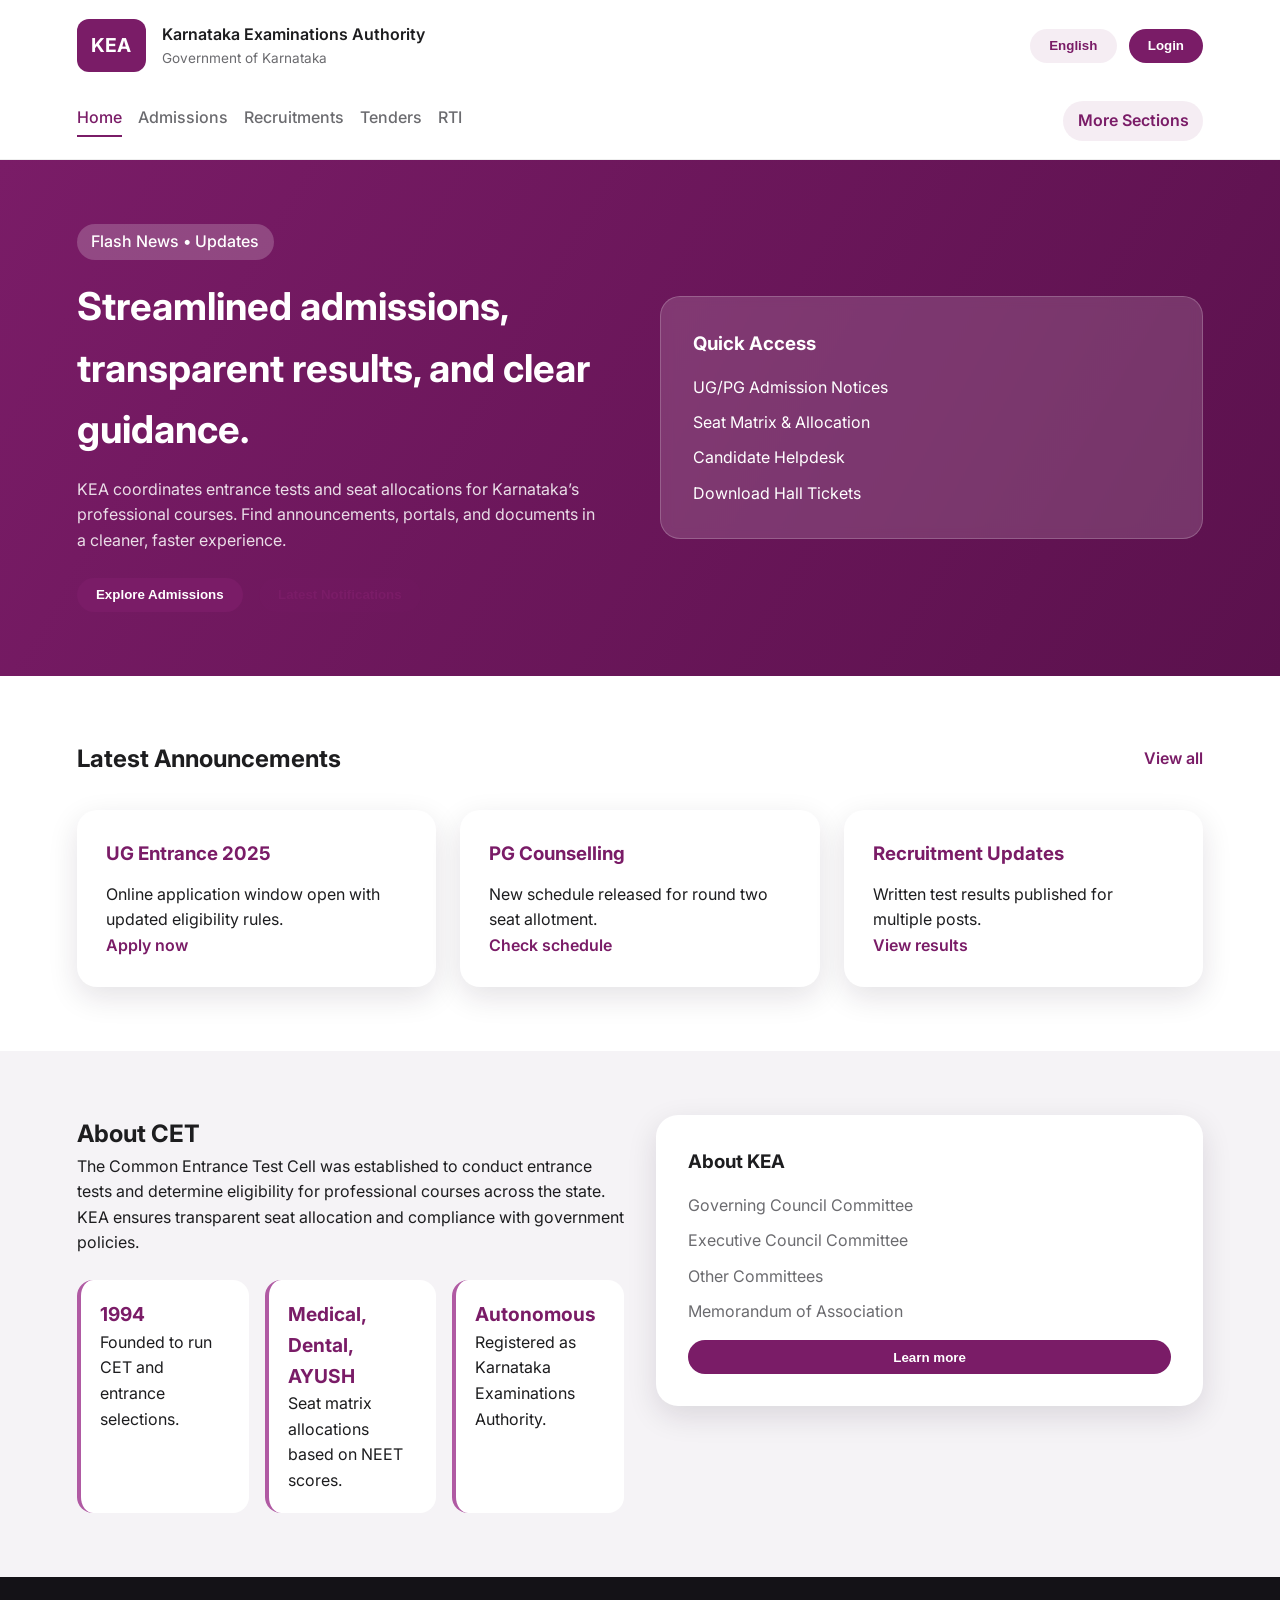
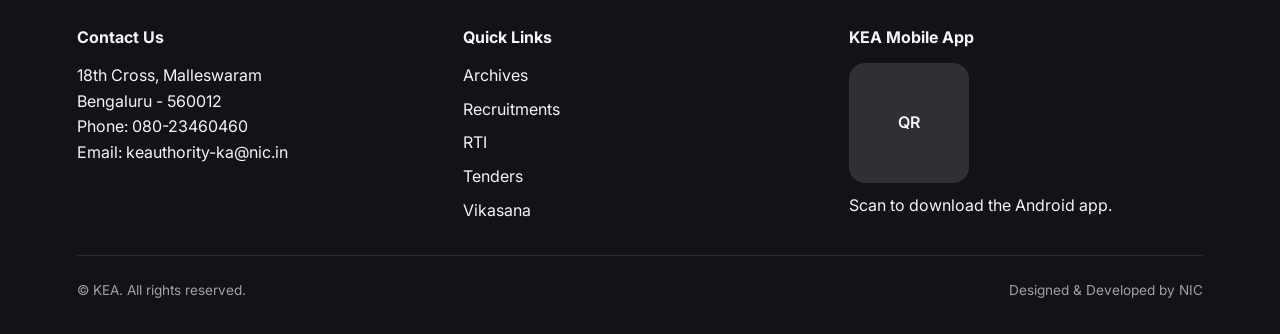
==== index.html @ a7f3da29 "Add redesigned KEA landing page" ====
<!DOCTYPE html>
<html lang="en">
  <head>
    <meta charset="UTF-8" />
    <meta name="viewport" content="width=device-width, initial-scale=1.0" />
    <title>KEA - Karnataka Examinations Authority</title>
    <link rel="stylesheet" href="styles.css" />
    <link
      rel="stylesheet"
      href="https://fonts.googleapis.com/css2?family=Inter:wght@300;400;500;600;700&display=swap"
    />
  </head>
  <body>
    <header class="site-header">
      <div class="topbar">
        <div class="brand">
          <div class="brand-mark">KEA</div>
          <div>
            <p class="brand-title">Karnataka Examinations Authority</p>
            <p class="brand-subtitle">Government of Karnataka</p>
          </div>
        </div>
        <div class="header-actions">
          <button class="ghost-btn">English</button>
          <button class="primary-btn">Login</button>
        </div>
      </div>
      <nav class="nav">
        <div class="nav-left">
          <a class="nav-link active" href="#">Home</a>
          <a class="nav-link" href="#">Admissions</a>
          <a class="nav-link" href="#">Recruitments</a>
          <a class="nav-link" href="#">Tenders</a>
          <a class="nav-link" href="#">RTI</a>
        </div>
        <div class="nav-right">
          <details class="nav-dropdown">
            <summary>More Sections</summary>
            <div class="dropdown-panel">
              <a href="#">Previous Year Details</a>
              <a href="#">College Portal</a>
              <a href="#">Fees & Refund</a>
              <a href="#">Exam Center Portal</a>
              <a href="#">Question Papers</a>
              <a href="#">FRC Committee</a>
              <a href="#">KEA New Building</a>
              <a href="#">Contact Us</a>
            </div>
          </details>
        </div>
      </nav>
    </header>

    <main>
      <section class="hero">
        <div class="hero-content">
          <span class="pill">Flash News • Updates</span>
          <h1>Streamlined admissions, transparent results, and clear guidance.</h1>
          <p>
            KEA coordinates entrance tests and seat allocations for Karnataka’s
            professional courses. Find announcements, portals, and documents in a
            cleaner, faster experience.
          </p>
          <div class="hero-actions">
            <button class="primary-btn">Explore Admissions</button>
            <button class="ghost-btn">Latest Notifications</button>
          </div>
        </div>
        <div class="hero-card">
          <h3>Quick Access</h3>
          <ul>
            <li>UG/PG Admission Notices</li>
            <li>Seat Matrix & Allocation</li>
            <li>Candidate Helpdesk</li>
            <li>Download Hall Tickets</li>
          </ul>
        </div>
      </section>

      <section class="section highlight">
        <div class="section-header">
          <h2>Latest Announcements</h2>
          <a class="text-link" href="#">View all</a>
        </div>
        <div class="cards">
          <article class="card">
            <h3>UG Entrance 2025</h3>
            <p>Online application window open with updated eligibility rules.</p>
            <a class="text-link" href="#">Apply now</a>
          </article>
          <article class="card">
            <h3>PG Counselling</h3>
            <p>New schedule released for round two seat allotment.</p>
            <a class="text-link" href="#">Check schedule</a>
          </article>
          <article class="card">
            <h3>Recruitment Updates</h3>
            <p>Written test results published for multiple posts.</p>
            <a class="text-link" href="#">View results</a>
          </article>
        </div>
      </section>

      <section class="section split">
        <div>
          <h2>About CET</h2>
          <p>
            The Common Entrance Test Cell was established to conduct entrance
            tests and determine eligibility for professional courses across the
            state. KEA ensures transparent seat allocation and compliance with
            government policies.
          </p>
          <div class="fact-grid">
            <div class="fact">
              <h4>1994</h4>
              <p>Founded to run CET and entrance selections.</p>
            </div>
            <div class="fact">
              <h4>Medical, Dental, AYUSH</h4>
              <p>Seat matrix allocations based on NEET scores.</p>
            </div>
            <div class="fact">
              <h4>Autonomous</h4>
              <p>Registered as Karnataka Examinations Authority.</p>
            </div>
          </div>
        </div>
        <div class="info-panel">
          <h3>About KEA</h3>
          <ul>
            <li>Governing Council Committee</li>
            <li>Executive Council Committee</li>
            <li>Other Committees</li>
            <li>Memorandum of Association</li>
          </ul>
          <button class="primary-btn">Learn more</button>
        </div>
      </section>
    </main>

    <footer class="footer">
      <div class="footer-grid">
        <div>
          <h4>Contact Us</h4>
          <p>18th Cross, Malleswaram</p>
          <p>Bengaluru - 560012</p>
          <p>Phone: 080-23460460</p>
          <p>Email: keauthority-ka@nic.in</p>
        </div>
        <div>
          <h4>Quick Links</h4>
          <ul>
            <li><a href="#">Archives</a></li>
            <li><a href="#">Recruitments</a></li>
            <li><a href="#">RTI</a></li>
            <li><a href="#">Tenders</a></li>
            <li><a href="#">Vikasana</a></li>
          </ul>
        </div>
        <div>
          <h4>KEA Mobile App</h4>
          <div class="qr-placeholder">QR</div>
          <p>Scan to download the Android app.</p>
        </div>
      </div>
      <div class="footer-bottom">
        <p>© KEA. All rights reserved.</p>
        <p>Designed & Developed by NIC</p>
      </div>
    </footer>
  </body>
</html>
---- styles.css ----
:root {
  --primary: #7a1c67;
  --primary-dark: #5b114d;
  --accent: #b05aa3;
  --text: #1d1d1f;
  --muted: #6b6b6f;
  --bg: #f5f3f6;
  --card: #ffffff;
  --shadow: 0 10px 30px rgba(31, 18, 38, 0.12);
}

* {
  box-sizing: border-box;
  margin: 0;
  padding: 0;
}

body {
  font-family: "Inter", sans-serif;
  color: var(--text);
  background: var(--bg);
  line-height: 1.6;
}

a {
  text-decoration: none;
  color: inherit;
}

.site-header {
  background: #ffffff;
  border-bottom: 1px solid #eee;
  position: sticky;
  top: 0;
  z-index: 10;
}

.topbar {
  display: flex;
  justify-content: space-between;
  align-items: center;
  padding: 1.2rem 6vw;
  gap: 2rem;
}

.brand {
  display: flex;
  align-items: center;
  gap: 1rem;
}

.brand-mark {
  background: var(--primary);
  color: white;
  font-weight: 700;
  font-size: 1.2rem;
  padding: 0.7rem 0.9rem;
  border-radius: 12px;
}

.brand-title {
  font-weight: 600;
  font-size: 1rem;
}

.brand-subtitle {
  font-size: 0.85rem;
  color: var(--muted);
}

.header-actions {
  display: flex;
  gap: 0.75rem;
}

.primary-btn,
.ghost-btn {
  border: none;
  padding: 0.6rem 1.2rem;
  border-radius: 999px;
  font-weight: 600;
  cursor: pointer;
}

.primary-btn {
  background: var(--primary);
  color: white;
}

.ghost-btn {
  background: rgba(122, 28, 103, 0.08);
  color: var(--primary);
}

.nav {
  display: flex;
  justify-content: space-between;
  align-items: center;
  padding: 0.6rem 6vw 1.1rem;
  gap: 1rem;
  flex-wrap: wrap;
}

.nav-left,
.nav-right {
  display: flex;
  align-items: center;
  gap: 1rem;
  flex-wrap: wrap;
}

.nav-link {
  font-weight: 500;
  color: var(--muted);
  padding-bottom: 0.3rem;
  border-bottom: 2px solid transparent;
}

.nav-link.active,
.nav-link:hover {
  color: var(--primary);
  border-bottom-color: var(--primary);
}

.nav-dropdown {
  position: relative;
}

.nav-dropdown summary {
  list-style: none;
  cursor: pointer;
  font-weight: 600;
  color: var(--primary);
  background: rgba(122, 28, 103, 0.08);
  padding: 0.45rem 0.9rem;
  border-radius: 999px;
}

.nav-dropdown summary::-webkit-details-marker {
  display: none;
}

.dropdown-panel {
  position: absolute;
  right: 0;
  margin-top: 0.6rem;
  background: white;
  box-shadow: var(--shadow);
  padding: 1rem;
  border-radius: 16px;
  min-width: 220px;
  display: grid;
  gap: 0.6rem;
}

.dropdown-panel a {
  color: var(--muted);
  font-weight: 500;
}

.dropdown-panel a:hover {
  color: var(--primary);
}

.hero {
  background: linear-gradient(120deg, var(--primary), var(--primary-dark));
  color: white;
  padding: 4rem 6vw;
  display: grid;
  grid-template-columns: repeat(auto-fit, minmax(260px, 1fr));
  gap: 2.5rem;
  align-items: center;
}

.hero-content h1 {
  font-size: clamp(2rem, 3vw, 3rem);
  margin: 1rem 0;
}

.hero-content p {
  max-width: 520px;
  color: rgba(255, 255, 255, 0.85);
}

.hero-actions {
  margin-top: 1.5rem;
  display: flex;
  gap: 1rem;
  flex-wrap: wrap;
}

.pill {
  display: inline-block;
  background: rgba(255, 255, 255, 0.2);
  padding: 0.35rem 0.9rem;
  border-radius: 999px;
  font-weight: 500;
}

.hero-card {
  background: rgba(255, 255, 255, 0.15);
  border-radius: 20px;
  padding: 2rem;
  backdrop-filter: blur(6px);
  border: 1px solid rgba(255, 255, 255, 0.2);
}

.hero-card h3 {
  margin-bottom: 1rem;
}

.hero-card ul {
  list-style: none;
  display: grid;
  gap: 0.6rem;
}

.section {
  padding: 4rem 6vw;
}

.section.highlight {
  background: #ffffff;
}

.section-header {
  display: flex;
  justify-content: space-between;
  align-items: center;
  margin-bottom: 2rem;
}

.cards {
  display: grid;
  grid-template-columns: repeat(auto-fit, minmax(220px, 1fr));
  gap: 1.5rem;
}

.card {
  background: var(--card);
  padding: 1.8rem;
  border-radius: 20px;
  box-shadow: var(--shadow);
}

.card h3 {
  margin-bottom: 0.8rem;
  color: var(--primary);
}

.text-link {
  color: var(--primary);
  font-weight: 600;
}

.split {
  display: grid;
  grid-template-columns: repeat(auto-fit, minmax(260px, 1fr));
  gap: 2rem;
  align-items: start;
}

.fact-grid {
  display: grid;
  grid-template-columns: repeat(auto-fit, minmax(160px, 1fr));
  gap: 1rem;
  margin-top: 1.5rem;
}

.fact {
  background: #ffffff;
  padding: 1.2rem;
  border-radius: 16px;
  border-left: 4px solid var(--accent);
}

.fact h4 {
  color: var(--primary);
  font-size: 1.2rem;
}

.info-panel {
  background: #ffffff;
  padding: 2rem;
  border-radius: 22px;
  box-shadow: var(--shadow);
  display: grid;
  gap: 1rem;
}

.info-panel ul {
  list-style: none;
  display: grid;
  gap: 0.6rem;
  color: var(--muted);
}

.footer {
  background: #141217;
  color: #f4f4f6;
  padding: 3rem 6vw 2rem;
}

.footer-grid {
  display: grid;
  grid-template-columns: repeat(auto-fit, minmax(220px, 1fr));
  gap: 2rem;
  margin-bottom: 2rem;
}

.footer h4 {
  margin-bottom: 0.8rem;
}

.footer a {
  color: #f4f4f6;
}

.footer ul {
  list-style: none;
  display: grid;
  gap: 0.5rem;
}

.qr-placeholder {
  width: 120px;
  height: 120px;
  border-radius: 16px;
  background: rgba(255, 255, 255, 0.12);
  display: grid;
  place-items: center;
  font-weight: 600;
  margin-bottom: 0.6rem;
}

.footer-bottom {
  border-top: 1px solid rgba(255, 255, 255, 0.1);
  padding-top: 1.5rem;
  display: flex;
  justify-content: space-between;
  flex-wrap: wrap;
  gap: 1rem;
  color: rgba(255, 255, 255, 0.6);
  font-size: 0.85rem;
}

@media (max-width: 768px) {
  .topbar {
    flex-direction: column;
    align-items: flex-start;
  }

  .nav {
    align-items: flex-start;
  }

  .dropdown-panel {
    position: static;
  }

  .hero {
    padding: 3rem 6vw;
  }

  .section-header {
    flex-direction: column;
    align-items: flex-start;
    gap: 0.5rem;
  }

  .footer-bottom {
    flex-direction: column;
  }
}
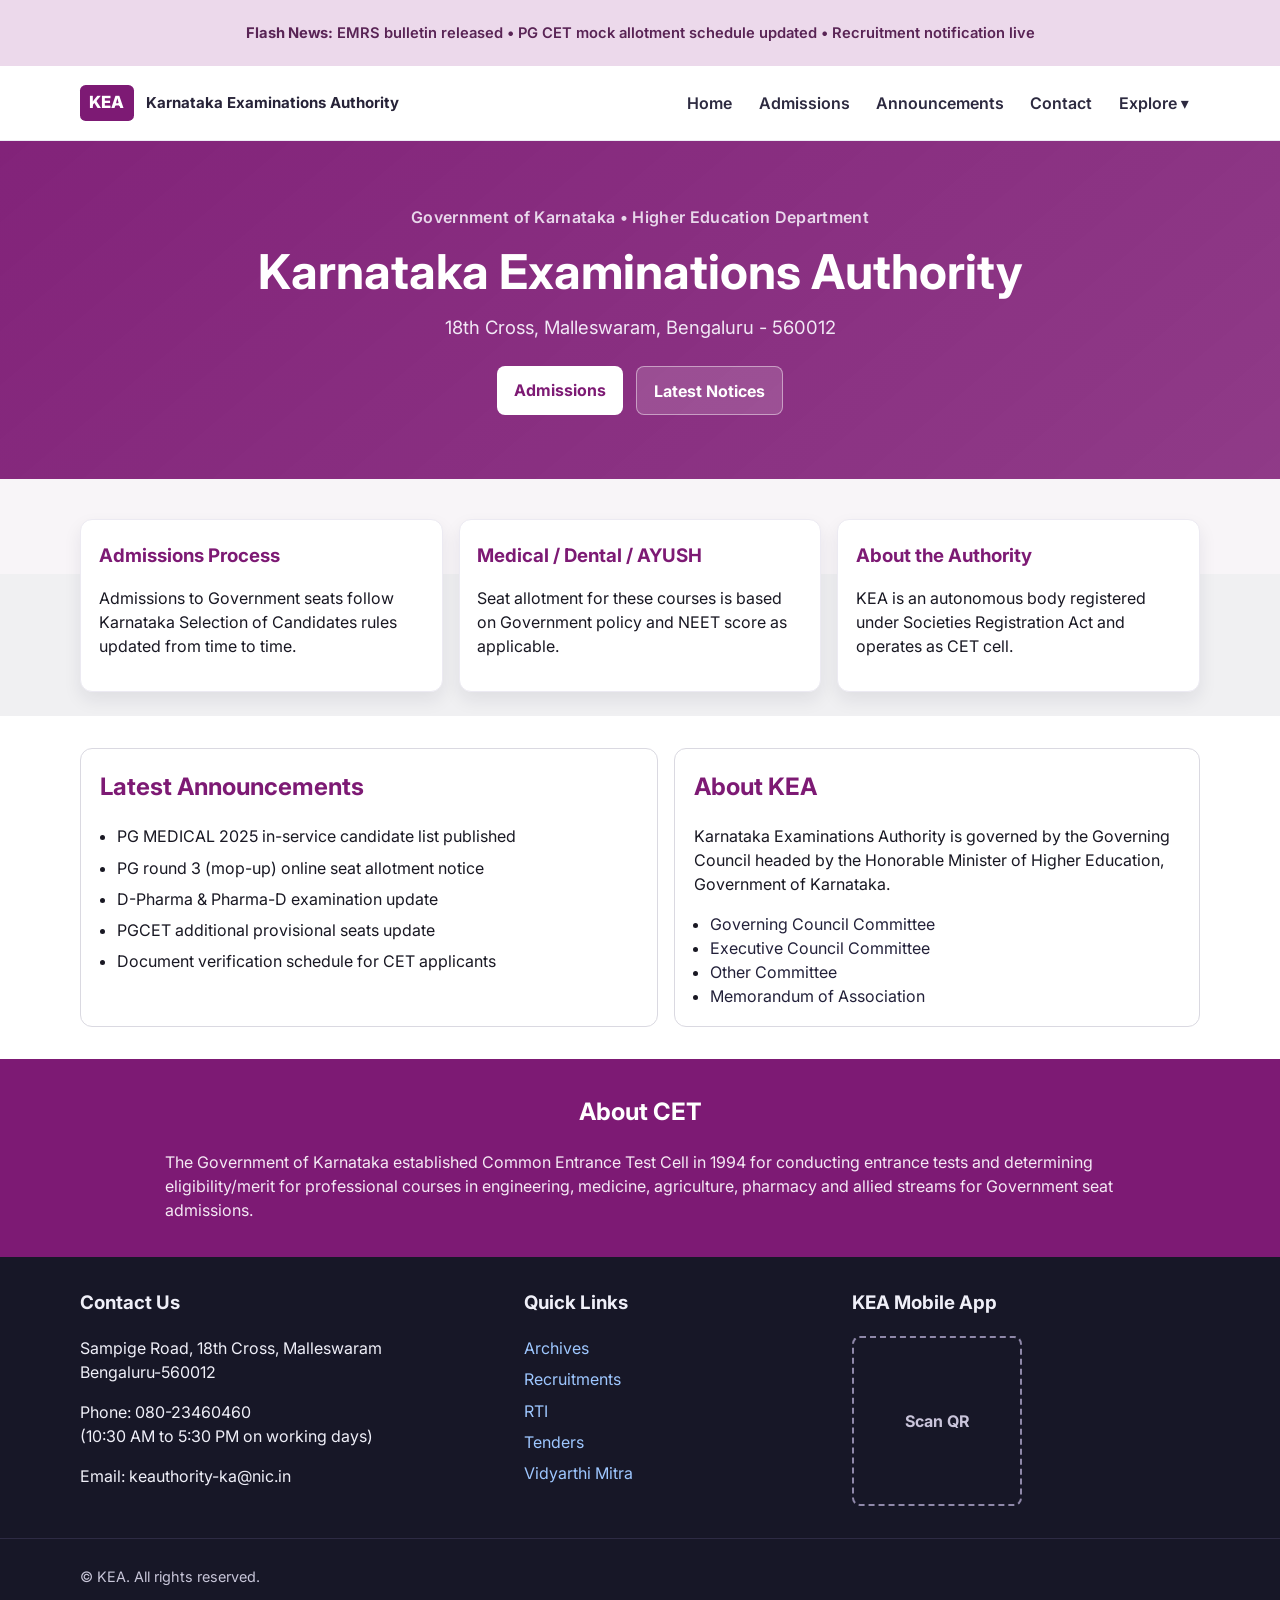
==== commit c44890f3: "Redesign KEA landing page with responsive compact navigation" ====
--- a/index.html
+++ b/index.html
@@ -1,172 +1,155 @@
-<!DOCTYPE html>
+<!doctype html>
 <html lang="en">
-  <head>
-    <meta charset="UTF-8" />
-    <meta name="viewport" content="width=device-width, initial-scale=1.0" />
-    <title>KEA - Karnataka Examinations Authority</title>
-    <link rel="stylesheet" href="styles.css" />
-    <link
-      rel="stylesheet"
-      href="https://fonts.googleapis.com/css2?family=Inter:wght@300;400;500;600;700&display=swap"
-    />
-  </head>
-  <body>
-    <header class="site-header">
-      <div class="topbar">
-        <div class="brand">
-          <div class="brand-mark">KEA</div>
-          <div>
-            <p class="brand-title">Karnataka Examinations Authority</p>
-            <p class="brand-subtitle">Government of Karnataka</p>
-          </div>
-        </div>
-        <div class="header-actions">
-          <button class="ghost-btn">English</button>
-          <button class="primary-btn">Login</button>
+<head>
+  <meta charset="UTF-8" />
+  <meta name="viewport" content="width=device-width, initial-scale=1.0" />
+  <title>Karnataka Examinations Authority</title>
+  <link rel="preconnect" href="https://fonts.googleapis.com">
+  <link rel="preconnect" href="https://fonts.gstatic.com" crossorigin>
+  <link href="https://fonts.googleapis.com/css2?family=Inter:wght@400;500;600;700;800&display=swap" rel="stylesheet">
+  <link rel="stylesheet" href="styles.css" />
+</head>
+<body>
+  <a class="skip-link" href="#main-content">Skip to content</a>
+
+  <header class="site-header">
+    <div class="top-strip">
+      <p><strong>Flash News:</strong> EMRS bulletin released • PG CET mock allotment schedule updated • Recruitment notification live</p>
+    </div>
+
+    <nav class="navbar container" aria-label="Main navigation">
+      <a class="brand" href="#" aria-label="KEA Home">
+        <span class="brand-mark">KEA</span>
+        <span class="brand-text">Karnataka Examinations Authority</span>
+      </a>
+
+      <button class="menu-toggle" aria-expanded="false" aria-controls="primary-menu">
+        <span></span><span></span><span></span>
+        <span class="sr-only">Toggle menu</span>
+      </button>
+
+      <div id="primary-menu" class="menu-wrap">
+        <ul class="menu primary-links">
+          <li><a href="#">Home</a></li>
+          <li><a href="#admissions">Admissions</a></li>
+          <li><a href="#announcements">Announcements</a></li>
+          <li><a href="#contact">Contact</a></li>
+          <li class="more-dropdown">
+            <button class="more-btn" aria-expanded="false">Explore ▾</button>
+            <div class="mega-panel" role="menu" aria-label="More KEA links">
+              <a href="#">Previous Year Details</a>
+              <a href="#">Recruitments</a>
+              <a href="#">RTI</a>
+              <a href="#">Tenders</a>
+              <a href="#">College Portal</a>
+              <a href="#">Fees Refund</a>
+              <a href="#">Exam Center Portal</a>
+              <a href="#">Question Papers</a>
+              <a href="#">Fee Regulatory Committee</a>
+              <a href="#">KEA New Building Construction</a>
+            </div>
+          </li>
+        </ul>
+      </div>
+    </nav>
+  </header>
+
+  <main id="main-content">
+    <section class="hero">
+      <div class="container hero-content">
+        <p class="eyebrow">Government of Karnataka • Higher Education Department</p>
+        <h1>Karnataka Examinations Authority</h1>
+        <p class="subtitle">18th Cross, Malleswaram, Bengaluru - 560012</p>
+        <div class="hero-actions">
+          <a class="btn btn-primary" href="#admissions">Admissions</a>
+          <a class="btn btn-secondary" href="#announcements">Latest Notices</a>
         </div>
       </div>
-      <nav class="nav">
-        <div class="nav-left">
-          <a class="nav-link active" href="#">Home</a>
-          <a class="nav-link" href="#">Admissions</a>
-          <a class="nav-link" href="#">Recruitments</a>
-          <a class="nav-link" href="#">Tenders</a>
-          <a class="nav-link" href="#">RTI</a>
-        </div>
-        <div class="nav-right">
-          <details class="nav-dropdown">
-            <summary>More Sections</summary>
-            <div class="dropdown-panel">
-              <a href="#">Previous Year Details</a>
-              <a href="#">College Portal</a>
-              <a href="#">Fees & Refund</a>
-              <a href="#">Exam Center Portal</a>
-              <a href="#">Question Papers</a>
-              <a href="#">FRC Committee</a>
-              <a href="#">KEA New Building</a>
-              <a href="#">Contact Us</a>
-            </div>
-          </details>
-        </div>
-      </nav>
-    </header>
+    </section>
 
-    <main>
-      <section class="hero">
-        <div class="hero-content">
-          <span class="pill">Flash News • Updates</span>
-          <h1>Streamlined admissions, transparent results, and clear guidance.</h1>
-          <p>
-            KEA coordinates entrance tests and seat allocations for Karnataka’s
-            professional courses. Find announcements, portals, and documents in a
-            cleaner, faster experience.
-          </p>
-          <div class="hero-actions">
-            <button class="primary-btn">Explore Admissions</button>
-            <button class="ghost-btn">Latest Notifications</button>
-          </div>
-        </div>
-        <div class="hero-card">
-          <h3>Quick Access</h3>
-          <ul>
-            <li>UG/PG Admission Notices</li>
-            <li>Seat Matrix & Allocation</li>
-            <li>Candidate Helpdesk</li>
-            <li>Download Hall Tickets</li>
-          </ul>
+    <section class="cards-band" id="admissions">
+      <div class="container cards-grid">
+        <article class="info-card">
+          <h3>Admissions Process</h3>
+          <p>Admissions to Government seats follow Karnataka Selection of Candidates rules updated from time to time.</p>
+        </article>
+        <article class="info-card">
+          <h3>Medical / Dental / AYUSH</h3>
+          <p>Seat allotment for these courses is based on Government policy and NEET score as applicable.</p>
+        </article>
+        <article class="info-card">
+          <h3>About the Authority</h3>
+          <p>KEA is an autonomous body registered under Societies Registration Act and operates as CET cell.</p>
+        </article>
+      </div>
+    </section>
+
+    <section class="dual-column container" id="announcements">
+      <article class="panel">
+        <h2>Latest Announcements</h2>
+        <ul class="announcement-list">
+          <li>PG MEDICAL 2025 in-service candidate list published</li>
+          <li>PG round 3 (mop-up) online seat allotment notice</li>
+          <li>D-Pharma &amp; Pharma-D examination update</li>
+          <li>PGCET additional provisional seats update</li>
+          <li>Document verification schedule for CET applicants</li>
+        </ul>
+      </article>
+
+      <article class="panel">
+        <h2>About KEA</h2>
+        <p>Karnataka Examinations Authority is governed by the Governing Council headed by the Honorable Minister of Higher Education, Government of Karnataka.</p>
+        <ul class="link-list">
+          <li><a href="#">Governing Council Committee</a></li>
+          <li><a href="#">Executive Council Committee</a></li>
+          <li><a href="#">Other Committee</a></li>
+          <li><a href="#">Memorandum of Association</a></li>
+        </ul>
+      </article>
+    </section>
+
+    <section class="about-cet">
+      <div class="container">
+        <h2>About CET</h2>
+        <p>The Government of Karnataka established Common Entrance Test Cell in 1994 for conducting entrance tests and determining eligibility/merit for professional courses in engineering, medicine, agriculture, pharmacy and allied streams for Government seat admissions.</p>
+      </div>
+    </section>
+  </main>
+
+  <footer id="contact" class="site-footer">
+    <div class="container footer-grid">
+      <section>
+        <h3>Contact Us</h3>
+        <p>Sampige Road, 18th Cross, Malleswaram<br>Bengaluru-560012</p>
+        <p>Phone: 080-23460460<br>(10:30 AM to 5:30 PM on working days)</p>
+        <p>Email: keauthority-ka@nic.in</p>
+      </section>
+
+      <section>
+        <h3>Quick Links</h3>
+        <ul>
+          <li><a href="#">Archives</a></li>
+          <li><a href="#">Recruitments</a></li>
+          <li><a href="#">RTI</a></li>
+          <li><a href="#">Tenders</a></li>
+          <li><a href="#">Vidyarthi Mitra</a></li>
+        </ul>
+      </section>
+
+      <section>
+        <h3>KEA Mobile App</h3>
+        <div class="qr-placeholder" aria-label="QR code placeholder">
+          <span>Scan QR</span>
         </div>
       </section>
+    </div>
+    <div class="copyright">
+      <div class="container">
+        <p>© KEA. All rights reserved.</p>
+      </div>
+    </div>
+  </footer>
 
-      <section class="section highlight">
-        <div class="section-header">
-          <h2>Latest Announcements</h2>
-          <a class="text-link" href="#">View all</a>
-        </div>
-        <div class="cards">
-          <article class="card">
-            <h3>UG Entrance 2025</h3>
-            <p>Online application window open with updated eligibility rules.</p>
-            <a class="text-link" href="#">Apply now</a>
-          </article>
-          <article class="card">
-            <h3>PG Counselling</h3>
-            <p>New schedule released for round two seat allotment.</p>
-            <a class="text-link" href="#">Check schedule</a>
-          </article>
-          <article class="card">
-            <h3>Recruitment Updates</h3>
-            <p>Written test results published for multiple posts.</p>
-            <a class="text-link" href="#">View results</a>
-          </article>
-        </div>
-      </section>
-
-      <section class="section split">
-        <div>
-          <h2>About CET</h2>
-          <p>
-            The Common Entrance Test Cell was established to conduct entrance
-            tests and determine eligibility for professional courses across the
-            state. KEA ensures transparent seat allocation and compliance with
-            government policies.
-          </p>
-          <div class="fact-grid">
-            <div class="fact">
-              <h4>1994</h4>
-              <p>Founded to run CET and entrance selections.</p>
-            </div>
-            <div class="fact">
-              <h4>Medical, Dental, AYUSH</h4>
-              <p>Seat matrix allocations based on NEET scores.</p>
-            </div>
-            <div class="fact">
-              <h4>Autonomous</h4>
-              <p>Registered as Karnataka Examinations Authority.</p>
-            </div>
-          </div>
-        </div>
-        <div class="info-panel">
-          <h3>About KEA</h3>
-          <ul>
-            <li>Governing Council Committee</li>
-            <li>Executive Council Committee</li>
-            <li>Other Committees</li>
-            <li>Memorandum of Association</li>
-          </ul>
-          <button class="primary-btn">Learn more</button>
-        </div>
-      </section>
-    </main>
-
-    <footer class="footer">
-      <div class="footer-grid">
-        <div>
-          <h4>Contact Us</h4>
-          <p>18th Cross, Malleswaram</p>
-          <p>Bengaluru - 560012</p>
-          <p>Phone: 080-23460460</p>
-          <p>Email: keauthority-ka@nic.in</p>
-        </div>
-        <div>
-          <h4>Quick Links</h4>
-          <ul>
-            <li><a href="#">Archives</a></li>
-            <li><a href="#">Recruitments</a></li>
-            <li><a href="#">RTI</a></li>
-            <li><a href="#">Tenders</a></li>
-            <li><a href="#">Vikasana</a></li>
-          </ul>
-        </div>
-        <div>
-          <h4>KEA Mobile App</h4>
-          <div class="qr-placeholder">QR</div>
-          <p>Scan to download the Android app.</p>
-        </div>
-      </div>
-      <div class="footer-bottom">
-        <p>© KEA. All rights reserved.</p>
-        <p>Designed & Developed by NIC</p>
-      </div>
-    </footer>
-  </body>
+  <script src="script.js"></script>
+</body>
 </html>
--- a/styles.css
+++ b/styles.css
@@ -1,374 +1,348 @@
 :root {
-  --primary: #7a1c67;
-  --primary-dark: #5b114d;
-  --accent: #b05aa3;
-  --text: #1d1d1f;
-  --muted: #6b6b6f;
-  --bg: #f5f3f6;
-  --card: #ffffff;
-  --shadow: 0 10px 30px rgba(31, 18, 38, 0.12);
-}
-
-* {
-  box-sizing: border-box;
+  --kea-purple: #7d1a74;
+  --kea-deep: #171727;
+  --kea-light: #f4f4f7;
+  --text: #191823;
+  --muted: #5d5b6b;
+  --border: #dad9e1;
+}
+
+* { box-sizing: border-box; }
+html, body { margin: 0; padding: 0; }
+body {
+  font-family: "Inter", system-ui, sans-serif;
+  color: var(--text);
+  background: #fff;
+  line-height: 1.5;
+}
+
+.container {
+  width: min(1120px, 92%);
+  margin-inline: auto;
+}
+
+.skip-link {
+  position: absolute;
+  left: -999px;
+  top: -999px;
+}
+.skip-link:focus {
+  left: 1rem;
+  top: 1rem;
+  background: #fff;
+  border: 2px solid var(--kea-purple);
+  padding: .5rem .75rem;
+  z-index: 99;
+}
+
+.top-strip {
+  background: #ecd9eb;
+  color: #592455;
+  text-align: center;
+  font-weight: 600;
+  padding: .45rem 1rem;
+  font-size: .92rem;
+}
+
+.site-header {
+  position: sticky;
+  top: 0;
+  z-index: 30;
+  background: rgba(255,255,255,.96);
+  backdrop-filter: blur(4px);
+  border-bottom: 1px solid #ecebf3;
+}
+
+.navbar {
+  display: flex;
+  align-items: center;
+  justify-content: space-between;
+  gap: 1rem;
+  min-height: 74px;
+}
+
+.brand {
+  text-decoration: none;
+  display: flex;
+  align-items: center;
+  gap: .75rem;
+}
+.brand-mark {
+  background: var(--kea-purple);
+  color: white;
+  font-weight: 800;
+  font-size: 1.05rem;
+  padding: .35rem .58rem;
+  border-radius: .35rem;
+}
+.brand-text {
+  color: #272338;
+  font-size: .94rem;
+  font-weight: 700;
+}
+
+.menu-wrap { margin-left: auto; }
+.menu {
+  list-style: none;
+  display: flex;
+  align-items: center;
+  gap: .25rem;
   margin: 0;
   padding: 0;
 }
-
-body {
-  font-family: "Inter", sans-serif;
-  color: var(--text);
-  background: var(--bg);
-  line-height: 1.6;
-}
-
-a {
+.menu a, .more-btn {
+  border: 0;
+  background: transparent;
+  font: inherit;
+  color: #2d2a40;
   text-decoration: none;
-  color: inherit;
-}
-
-.site-header {
-  background: #ffffff;
-  border-bottom: 1px solid #eee;
-  position: sticky;
-  top: 0;
-  z-index: 10;
-}
-
-.topbar {
-  display: flex;
-  justify-content: space-between;
-  align-items: center;
-  padding: 1.2rem 6vw;
-  gap: 2rem;
-}
-
-.brand {
-  display: flex;
-  align-items: center;
-  gap: 1rem;
-}
-
-.brand-mark {
-  background: var(--primary);
-  color: white;
-  font-weight: 700;
-  font-size: 1.2rem;
-  padding: 0.7rem 0.9rem;
-  border-radius: 12px;
-}
-
-.brand-title {
   font-weight: 600;
-  font-size: 1rem;
-}
-
-.brand-subtitle {
-  font-size: 0.85rem;
-  color: var(--muted);
-}
-
-.header-actions {
-  display: flex;
-  gap: 0.75rem;
-}
-
-.primary-btn,
-.ghost-btn {
-  border: none;
-  padding: 0.6rem 1.2rem;
-  border-radius: 999px;
-  font-weight: 600;
+  padding: .55rem .7rem;
+  border-radius: .4rem;
   cursor: pointer;
 }
-
-.primary-btn {
-  background: var(--primary);
-  color: white;
-}
-
-.ghost-btn {
-  background: rgba(122, 28, 103, 0.08);
-  color: var(--primary);
-}
-
-.nav {
-  display: flex;
-  justify-content: space-between;
-  align-items: center;
-  padding: 0.6rem 6vw 1.1rem;
-  gap: 1rem;
-  flex-wrap: wrap;
-}
-
-.nav-left,
-.nav-right {
-  display: flex;
-  align-items: center;
-  gap: 1rem;
-  flex-wrap: wrap;
-}
-
-.nav-link {
-  font-weight: 500;
-  color: var(--muted);
-  padding-bottom: 0.3rem;
-  border-bottom: 2px solid transparent;
-}
-
-.nav-link.active,
-.nav-link:hover {
-  color: var(--primary);
-  border-bottom-color: var(--primary);
-}
-
-.nav-dropdown {
-  position: relative;
-}
-
-.nav-dropdown summary {
-  list-style: none;
-  cursor: pointer;
-  font-weight: 600;
-  color: var(--primary);
-  background: rgba(122, 28, 103, 0.08);
-  padding: 0.45rem 0.9rem;
-  border-radius: 999px;
-}
-
-.nav-dropdown summary::-webkit-details-marker {
-  display: none;
-}
-
-.dropdown-panel {
+.menu a:hover, .menu a:focus-visible, .more-btn:hover, .more-btn:focus-visible {
+  background: #f1eef8;
+  color: var(--kea-purple);
+}
+
+.more-dropdown { position: relative; }
+.mega-panel {
   position: absolute;
   right: 0;
-  margin-top: 0.6rem;
-  background: white;
-  box-shadow: var(--shadow);
-  padding: 1rem;
-  border-radius: 16px;
-  min-width: 220px;
-  display: grid;
-  gap: 0.6rem;
-}
-
-.dropdown-panel a {
-  color: var(--muted);
-  font-weight: 500;
-}
-
-.dropdown-panel a:hover {
-  color: var(--primary);
+  top: calc(100% + .4rem);
+  width: min(400px, 92vw);
+  background: #fff;
+  border: 1px solid var(--border);
+  border-radius: .7rem;
+  box-shadow: 0 16px 28px rgba(21, 19, 34, .12);
+  padding: .55rem;
+  display: grid;
+  grid-template-columns: 1fr 1fr;
+  gap: .2rem;
+  opacity: 0;
+  visibility: hidden;
+  transform: translateY(8px);
+  transition: .18s ease;
+}
+.more-dropdown.open .mega-panel,
+.more-dropdown:hover .mega-panel {
+  opacity: 1;
+  visibility: visible;
+  transform: translateY(0);
+}
+.mega-panel a {
+  padding: .52rem .6rem;
+  border-radius: .4rem;
+  font-size: .9rem;
+}
+
+.menu-toggle {
+  display: none;
+  background: transparent;
+  border: 1px solid var(--border);
+  border-radius: .45rem;
+  width: 44px;
+  height: 40px;
+  align-items: center;
+  justify-content: center;
+  flex-direction: column;
+  gap: 5px;
+}
+.menu-toggle span:not(.sr-only) {
+  width: 22px;
+  height: 2px;
+  background: #2c2a3b;
+}
+.sr-only {
+  position: absolute;
+  width: 1px;
+  height: 1px;
+  padding: 0;
+  margin: -1px;
+  overflow: hidden;
+  clip: rect(0, 0, 0, 0);
+  white-space: nowrap;
+  border: 0;
 }
 
 .hero {
-  background: linear-gradient(120deg, var(--primary), var(--primary-dark));
+  background: linear-gradient(140deg, rgba(125,26,116, .96), rgba(125,26,116, .86)),
+    radial-gradient(circle at 20% 30%, rgba(255,255,255,.2), transparent 55%);
   color: white;
-  padding: 4rem 6vw;
-  display: grid;
-  grid-template-columns: repeat(auto-fit, minmax(260px, 1fr));
-  gap: 2.5rem;
-  align-items: center;
-}
-
-.hero-content h1 {
-  font-size: clamp(2rem, 3vw, 3rem);
-  margin: 1rem 0;
-}
-
-.hero-content p {
-  max-width: 520px;
-  color: rgba(255, 255, 255, 0.85);
-}
-
+  padding: 4rem 0;
+}
+.hero-content { text-align: center; }
+.eyebrow {
+  margin: 0;
+  color: #e8d7eb;
+  font-weight: 600;
+  letter-spacing: .02em;
+}
+.hero h1 {
+  margin: .45rem 0 .4rem;
+  font-size: clamp(1.7rem, 4vw, 3rem);
+}
+.subtitle {
+  margin-top: .3rem;
+  font-size: clamp(1rem, 2vw, 1.15rem);
+  color: #f2e8f6;
+}
 .hero-actions {
   margin-top: 1.5rem;
   display: flex;
+  justify-content: center;
+  gap: .85rem;
+  flex-wrap: wrap;
+}
+.btn {
+  text-decoration: none;
+  padding: .72rem 1.05rem;
+  border-radius: .5rem;
+  font-weight: 700;
+}
+.btn-primary { background: #fff; color: var(--kea-purple); }
+.btn-secondary { background: rgba(255,255,255,.15); color: #fff; border: 1px solid rgba(255,255,255,.45); }
+
+.cards-band {
+  background: linear-gradient(to bottom, #f8f5f8 0 40%, #f0f0f2 40% 100%);
+  padding: 2.5rem 0 1.5rem;
+}
+.cards-grid {
+  display: grid;
+  grid-template-columns: repeat(3, 1fr);
   gap: 1rem;
-  flex-wrap: wrap;
-}
-
-.pill {
-  display: inline-block;
-  background: rgba(255, 255, 255, 0.2);
-  padding: 0.35rem 0.9rem;
-  border-radius: 999px;
-  font-weight: 500;
-}
-
-.hero-card {
-  background: rgba(255, 255, 255, 0.15);
-  border-radius: 20px;
-  padding: 2rem;
-  backdrop-filter: blur(6px);
-  border: 1px solid rgba(255, 255, 255, 0.2);
-}
-
-.hero-card h3 {
-  margin-bottom: 1rem;
-}
-
-.hero-card ul {
+}
+.info-card {
+  background: white;
+  border: 1px solid #eceaf2;
+  border-radius: .75rem;
+  padding: 1.1rem;
+  box-shadow: 0 8px 18px rgba(26, 22, 45, .08);
+}
+.info-card h3 {
+  color: var(--kea-purple);
+  margin: .25rem 0 .5rem;
+}
+
+.dual-column {
+  display: grid;
+  grid-template-columns: 1.1fr 1fr;
+  gap: 1rem;
+  padding: 2rem 0;
+}
+.panel {
+  border: 1px solid var(--border);
+  border-radius: .75rem;
+  background: #fff;
+  padding: 1.1rem 1.2rem;
+}
+.panel h2 {
+  margin-top: .1rem;
+  color: var(--kea-purple);
+}
+.announcement-list {
+  margin: .2rem 0 0;
+  padding-left: 1.05rem;
+  max-height: 200px;
+  overflow: auto;
+}
+.announcement-list li { margin-bottom: .45rem; }
+.link-list {
+  padding-left: 1rem;
+  margin-bottom: 0;
+}
+.link-list a {
+  color: #23213a;
+  text-decoration: none;
+}
+.link-list a:hover { color: var(--kea-purple); text-decoration: underline; }
+
+.about-cet {
+  background: var(--kea-purple);
+  color: #fff;
+  padding: 2.2rem 0;
+}
+.about-cet h2 { text-align: center; margin-top: 0; }
+.about-cet p { max-width: 950px; margin: 0 auto; color: #f4e8f4; }
+
+.site-footer {
+  background: var(--kea-deep);
+  color: #efeff8;
+}
+.footer-grid {
+  display: grid;
+  grid-template-columns: 1.1fr .8fr .9fr;
+  gap: 1.2rem;
+  padding: 2rem 0;
+}
+.footer-grid h3 { margin-top: 0; }
+.footer-grid ul {
   list-style: none;
-  display: grid;
-  gap: 0.6rem;
-}
-
-.section {
-  padding: 4rem 6vw;
-}
-
-.section.highlight {
-  background: #ffffff;
-}
-
-.section-header {
-  display: flex;
-  justify-content: space-between;
-  align-items: center;
-  margin-bottom: 2rem;
-}
-
-.cards {
-  display: grid;
-  grid-template-columns: repeat(auto-fit, minmax(220px, 1fr));
-  gap: 1.5rem;
-}
-
-.card {
-  background: var(--card);
-  padding: 1.8rem;
-  border-radius: 20px;
-  box-shadow: var(--shadow);
-}
-
-.card h3 {
-  margin-bottom: 0.8rem;
-  color: var(--primary);
-}
-
-.text-link {
-  color: var(--primary);
-  font-weight: 600;
-}
-
-.split {
-  display: grid;
-  grid-template-columns: repeat(auto-fit, minmax(260px, 1fr));
-  gap: 2rem;
-  align-items: start;
-}
-
-.fact-grid {
-  display: grid;
-  grid-template-columns: repeat(auto-fit, minmax(160px, 1fr));
-  gap: 1rem;
-  margin-top: 1.5rem;
-}
-
-.fact {
-  background: #ffffff;
-  padding: 1.2rem;
-  border-radius: 16px;
-  border-left: 4px solid var(--accent);
-}
-
-.fact h4 {
-  color: var(--primary);
-  font-size: 1.2rem;
-}
-
-.info-panel {
-  background: #ffffff;
-  padding: 2rem;
-  border-radius: 22px;
-  box-shadow: var(--shadow);
-  display: grid;
-  gap: 1rem;
-}
-
-.info-panel ul {
-  list-style: none;
-  display: grid;
-  gap: 0.6rem;
-  color: var(--muted);
-}
-
-.footer {
-  background: #141217;
-  color: #f4f4f6;
-  padding: 3rem 6vw 2rem;
-}
-
-.footer-grid {
-  display: grid;
-  grid-template-columns: repeat(auto-fit, minmax(220px, 1fr));
-  gap: 2rem;
-  margin-bottom: 2rem;
-}
-
-.footer h4 {
-  margin-bottom: 0.8rem;
-}
-
-.footer a {
-  color: #f4f4f6;
-}
-
-.footer ul {
-  list-style: none;
-  display: grid;
-  gap: 0.5rem;
-}
-
+  padding: 0;
+  margin: 0;
+}
+.footer-grid li { margin-bottom: .45rem; }
+.footer-grid a { color: #9ec7ff; text-decoration: none; }
 .qr-placeholder {
-  width: 120px;
-  height: 120px;
-  border-radius: 16px;
-  background: rgba(255, 255, 255, 0.12);
+  width: 170px;
+  aspect-ratio: 1;
+  border: 2px dashed #8f88a9;
+  border-radius: .5rem;
   display: grid;
   place-items: center;
-  font-weight: 600;
-  margin-bottom: 0.6rem;
-}
-
-.footer-bottom {
-  border-top: 1px solid rgba(255, 255, 255, 0.1);
-  padding-top: 1.5rem;
-  display: flex;
-  justify-content: space-between;
-  flex-wrap: wrap;
-  gap: 1rem;
-  color: rgba(255, 255, 255, 0.6);
-  font-size: 0.85rem;
-}
-
-@media (max-width: 768px) {
-  .topbar {
+  color: #c9c4da;
+  font-weight: 700;
+}
+.copyright {
+  border-top: 1px solid #2e2b44;
+  padding: .8rem 0;
+  font-size: .9rem;
+  color: #c7c5d8;
+}
+
+@media (max-width: 1024px) {
+  .brand-text { display: none; }
+  .cards-grid { grid-template-columns: repeat(2, 1fr); }
+  .dual-column { grid-template-columns: 1fr; }
+  .footer-grid { grid-template-columns: 1fr 1fr; }
+}
+
+@media (max-width: 760px) {
+  .top-strip { font-size: .82rem; text-align: left; }
+  .menu-toggle { display: inline-flex; }
+  .menu-wrap {
+    position: fixed;
+    inset: 74px 0 auto 0;
+    background: #fff;
+    border-bottom: 1px solid var(--border);
+    padding: .8rem 4%;
+    transform: translateY(-135%);
+    transition: transform .2s ease;
+  }
+  .menu-wrap.open { transform: translateY(0); }
+  .menu {
     flex-direction: column;
-    align-items: flex-start;
+    align-items: stretch;
+    gap: .25rem;
   }
-
-  .nav {
-    align-items: flex-start;
+  .menu a, .more-btn { width: 100%; text-align: left; }
+  .mega-panel {
+    position: static;
+    opacity: 1;
+    visibility: visible;
+    transform: none;
+    width: 100%;
+    box-shadow: none;
+    border: 1px solid #ecebf3;
+    margin-top: .45rem;
+    display: none;
+    grid-template-columns: 1fr;
   }
-
-  .dropdown-panel {
-    position: static;
+  .more-dropdown.open .mega-panel { display: grid; }
+  .cards-grid,
+  .footer-grid {
+    grid-template-columns: 1fr;
   }
-
-  .hero {
-    padding: 3rem 6vw;
-  }
-
-  .section-header {
-    flex-direction: column;
-    align-items: flex-start;
-    gap: 0.5rem;
-  }
-
-  .footer-bottom {
-    flex-direction: column;
-  }
-}
+  .hero { padding: 3rem 0; }
+}
